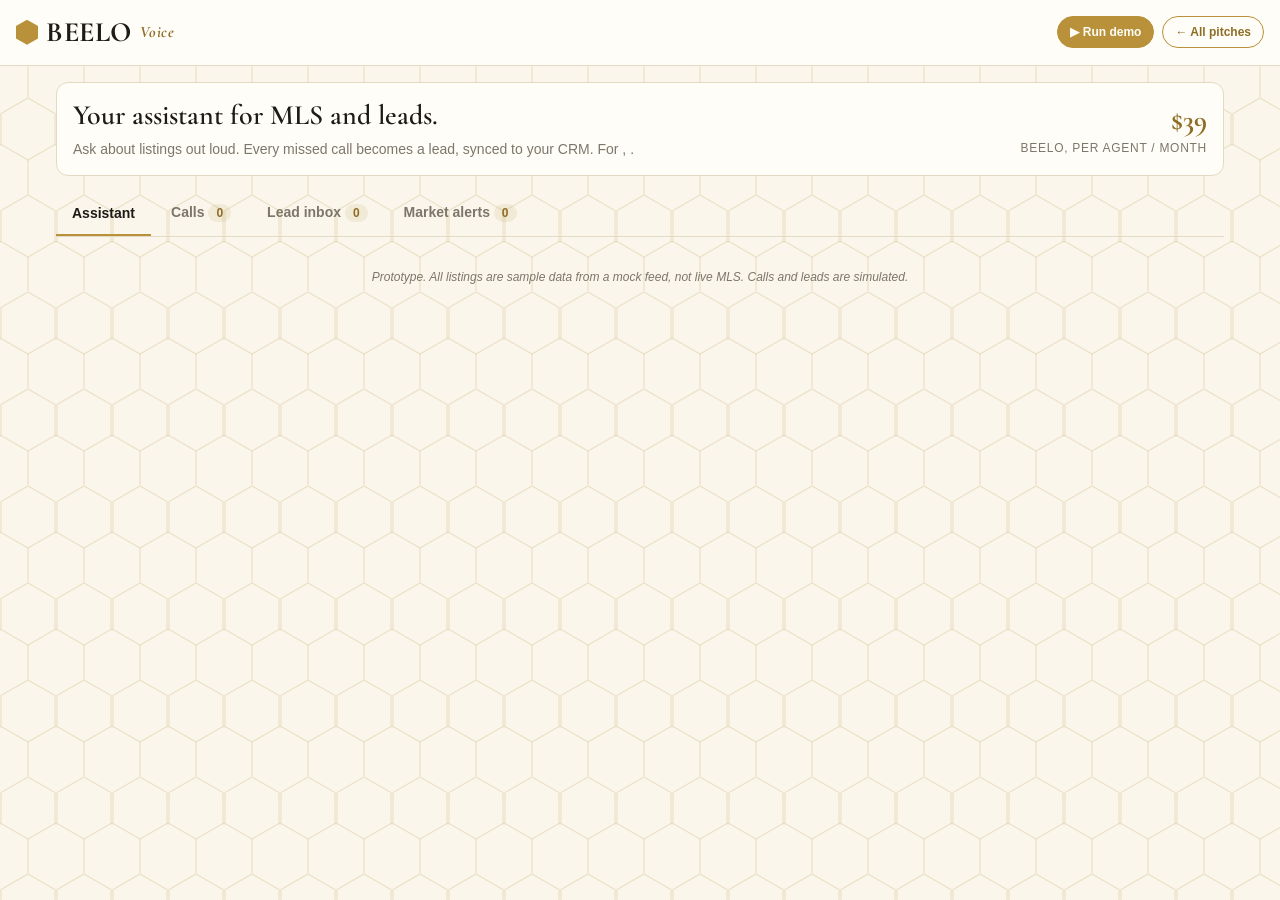
==== beelo/v2-beelo-voice/index.html @ e998a12d "BEELO: work-in-progress snapshot of builder folders Co-Authored-By: Claude Opus 5.5 <noreply@anthrop" ====
<!doctype html>
<html lang="en">
<head>
<meta charset="utf-8">
<meta name="viewport" content="width=device-width,initial-scale=1">
<title>BEELO Voice</title>
<link rel="stylesheet" href="../shared/ui.css">
<link rel="stylesheet" href="app.css">
</head>
<body class="honey-bg">
<header class="topbar">
  <a class="brand" href="#"><span class="hex"></span>BEELO <span class="voice-tag">Voice</span></a>
  <div class="row top-actions">
    <button class="btn sm" id="run-demo">&#9654; Run demo</button>
    <a class="btn ghost sm" href="../index.html">&larr; All pitches</a>
  </div>
</header>

<main class="wrap">
  <section class="pitch card flat">
    <div class="row between">
      <div>
        <h1 class="pitch-line">Your assistant for MLS and leads.</h1>
        <p class="muted small">Ask about listings out loud. Every missed call becomes a lead, synced to your CRM. For <b id="agent-name"></b>, <span id="agent-brokerage"></span>.</p>
      </div>
      <div class="price">
        <div class="kpi"><div class="val">$39</div><div class="lbl">BEELO, per agent / month</div></div>
      </div>
    </div>
  </section>

  <div class="tabs" id="main-tabs">
    <button class="tab active" data-tab="ask">Assistant</button>
    <button class="tab" data-tab="calls">Calls <span class="badge" id="calls-count">0</span></button>
    <button class="tab" data-tab="leads">Lead inbox <span class="badge" id="leads-count">0</span></button>
    <button class="tab" data-tab="alerts">Market alerts <span class="badge" id="alerts-count">0</span></button>
  </div>

  <!-- Assistant -->
  <section class="tab-panel" data-panel="ask">
    <div class="ask-grid">
      <div class="card mic-card">
        <div class="row between"><h2>Ask BEELO</h2><span id="ask-sample"></span></div>
        <button class="mic" id="mic" aria-label="Tap to talk"><span class="mic-dot"></span></button>
        <p class="muted small center" id="mic-hint">Tap the mic and speak, or type below.</p>
        <form id="ask-form" class="ask-form">
          <input class="input" id="ask-input" placeholder="e.g. three bed under four-fifty in Frisco" autocomplete="off">
          <button class="btn" type="submit">Ask</button>
        </form>
        <div class="row wrap-chips" id="chips"></div>
      </div>
      <div class="card answer-card">
        <div class="row between"><h3>Answer</h3><span id="answer-sample"></span></div>
        <div id="answer"><p class="muted">Results show here, each with a link to its source.</p></div>
      </div>
    </div>
  </section>

  <!-- Calls -->
  <section class="tab-panel" data-panel="calls">
    <div class="row between section-head">
      <div><h2>Call capture</h2><p class="muted small">Calls to your BEELO line <b id="twilio-num"></b> are answered, transcribed and logged.</p></div>
      <button class="btn" id="sim-call">Simulate missed call</button>
    </div>
    <div id="live-call" class="hide"></div>
    <div id="call-list" class="stack"></div>
  </section>

  <!-- Leads -->
  <section class="tab-panel" data-panel="leads">
    <div class="row between section-head">
      <div><h2>Lead inbox</h2><p class="muted small">New, contacted and nurture leads in one place.</p></div>
      <div class="toggle" id="lead-filter">
        <button class="on" data-f="all">All</button><button data-f="new">New</button><button data-f="contacted">Contacted</button><button data-f="nurture">Nurture</button>
      </div>
    </div>
    <div id="lead-list" class="lead-grid"></div>
  </section>

  <!-- Alerts -->
  <section class="tab-panel" data-panel="alerts">
    <div class="row between section-head">
      <div><h2>Market signals</h2><p class="muted small">Price drops and new listings that match people in your referral network.</p></div>
      <span id="alerts-sample"></span>
    </div>
    <div id="alert-list" class="stack"></div>
  </section>

  <p class="disclaimer foot">Prototype. All listings are sample data from a mock feed, not live MLS. Calls and leads are simulated.</p>
</main>

<script src="../shared/mock.js"></script>
<script src="../shared/ui.js"></script>
<script src="app.js"></script>
</body>
</html>
---- beelo/shared/ui.css ----
@import url('https://fonts.googleapis.com/css2?family=Cormorant+Garamond:wght@500;600;700&display=swap');
@import url('tokens.css');
*,*::before,*::after{box-sizing:border-box}
html,body{margin:0}
body{font-family:var(--font-body);font-size:var(--fs-md);color:var(--ink);background:var(--ivory);line-height:1.45;-webkit-font-smoothing:antialiased}
.honey-bg{background-color:var(--ivory);background-image:url('honeycomb.svg');background-size:56px 97px}
h1,h2,h3,.head{font-family:var(--font-head);font-weight:600;line-height:1.15;margin:0 0 var(--sp-3)}
h1{font-size:var(--fs-2xl)} h2{font-size:var(--fs-xl)} h3{font-size:var(--fs-lg)}
p{margin:0 0 var(--sp-3)} a{color:var(--gold-dark)}
.muted{color:var(--ink-3)} .small{font-size:var(--fs-sm)} .tiny{font-size:var(--fs-xs)} .mono{font-family:var(--font-mono)}
.wrap{max-width:1200px;margin:0 auto;padding:var(--sp-4)}
.row{display:flex;gap:var(--sp-3);align-items:center;flex-wrap:wrap} .between{justify-content:space-between}
.stack>*+*{margin-top:var(--sp-3)}
.grid{display:grid;gap:var(--sp-4);grid-template-columns:repeat(auto-fill,minmax(260px,1fr))}
/* top bar */
.topbar{display:flex;align-items:center;justify-content:space-between;gap:var(--sp-3);padding:var(--sp-3) var(--sp-4);background:var(--paper);border-bottom:1px solid var(--line);position:sticky;top:0;z-index:20}
.brand{font-family:var(--font-head);font-size:var(--fs-xl);font-weight:700;letter-spacing:.02em;display:flex;align-items:center;gap:var(--sp-2);text-decoration:none;color:var(--ink)}
.brand .hex{width:22px;height:25px;background:var(--gold);clip-path:polygon(50% 0,100% 25%,100% 75%,50% 100%,0 75%,0 25%)}
/* buttons */
.btn{appearance:none;border:1px solid var(--gold);background:var(--gold);color:var(--on-gold);font:600 var(--fs-sm)/1 var(--font-body);padding:var(--sp-3) var(--sp-4);border-radius:var(--r-pill);cursor:pointer;min-height:40px;display:inline-flex;align-items:center;gap:var(--sp-2);text-decoration:none;transition:filter .15s,transform .05s}
.btn:hover{filter:brightness(.95)} .btn:active{transform:translateY(1px)}
.btn.ghost{background:transparent;color:var(--gold-dark)}
.btn.ink{background:var(--ink);border-color:var(--ink);color:var(--paper)}
.btn.danger{background:var(--danger);border-color:var(--danger)}
.btn.sm{min-height:32px;padding:var(--sp-2) var(--sp-3);font-size:var(--fs-xs)}
.btn.block{width:100%;justify-content:center}
.btn[disabled]{opacity:.45;cursor:not-allowed}
/* cards */
.card{background:var(--paper);border:1px solid var(--line);border-radius:var(--r-md);padding:var(--sp-4);box-shadow:var(--shadow)}
.card.flat{box-shadow:none}
.kpi .val{font-family:var(--font-head);font-size:var(--fs-xl);font-weight:700}
.kpi .lbl{font-size:var(--fs-xs);color:var(--ink-3);text-transform:uppercase;letter-spacing:.06em}
/* badges */
.badge{display:inline-flex;align-items:center;gap:4px;font-size:var(--fs-xs);font-weight:600;padding:2px var(--sp-2);border-radius:var(--r-pill);background:var(--gold-tint);color:var(--gold-dark);white-space:nowrap}
.badge.ok{background:var(--ok-tint);color:var(--ok)} .badge.warn{background:var(--warn-tint);color:var(--warn)}
.badge.danger{background:var(--danger-tint);color:var(--danger)} .badge.info{background:var(--info-tint);color:var(--info)}
.badge.sample{background:var(--ink);color:var(--gold-soft);letter-spacing:.04em}
.badge.sample::before{content:'\25CF';font-size:8px}
.badge.soon{background:var(--ivory-2);color:var(--ink-3);border:1px dashed var(--ink-3)}
/* tabs */
.tabs{display:flex;gap:var(--sp-1);border-bottom:1px solid var(--line);overflow-x:auto;margin-bottom:var(--sp-4)}
.tab{background:none;border:0;border-bottom:2px solid transparent;padding:var(--sp-3) var(--sp-4);font:600 var(--fs-sm) var(--font-body);color:var(--ink-3);cursor:pointer;white-space:nowrap}
.tab.active{color:var(--ink);border-bottom-color:var(--gold)}
.tab-panel{display:none} .tab-panel.active{display:block}
/* lists / tables */
.list{list-style:none;margin:0;padding:0} .list>li{padding:var(--sp-3) 0;border-bottom:1px solid var(--line)}
.table{width:100%;border-collapse:collapse;font-size:var(--fs-sm)}
.table th,.table td{text-align:left;padding:var(--sp-2) var(--sp-3);border-bottom:1px solid var(--line)}
.table th{font-size:var(--fs-xs);text-transform:uppercase;letter-spacing:.05em;color:var(--ink-3)}
.table .num{text-align:right;font-variant-numeric:tabular-nums}
.scroll-x{overflow-x:auto}
/* forms */
.field{display:block;margin-bottom:var(--sp-3)} .field>span{display:block;font-size:var(--fs-xs);font-weight:600;color:var(--ink-2);margin-bottom:var(--sp-1)}
.input,select.input,textarea.input{width:100%;font:inherit;padding:var(--sp-3);border:1px solid var(--line);border-radius:var(--r-sm);background:var(--paper);color:var(--ink)}
.input:focus{outline:2px solid var(--gold);outline-offset:1px}
.toggle{display:inline-flex;border:1px solid var(--gold);border-radius:var(--r-pill);overflow:hidden}
.toggle button{border:0;background:transparent;color:var(--gold-dark);font:600 var(--fs-xs) var(--font-body);padding:var(--sp-2) var(--sp-3);cursor:pointer}
.toggle button.on{background:var(--gold);color:var(--on-gold)}
/* phone frame */
.phone{width:100%;max-width:375px;margin:0 auto;background:var(--paper);border:10px solid var(--ink);border-radius:36px;min-height:640px;overflow:hidden;box-shadow:var(--shadow);display:flex;flex-direction:column}
.phone-bar{display:flex;justify-content:space-between;padding:var(--sp-2) var(--sp-4);font-size:var(--fs-xs);font-weight:600;background:var(--paper)}
.phone-body{flex:1;overflow-y:auto;padding:var(--sp-4)}
@media (max-width:420px){.phone{border-width:0;border-radius:0;box-shadow:none;max-width:none;min-height:0}}
/* sms bubbles */
.sms{max-width:80%;padding:var(--sp-2) var(--sp-3);border-radius:16px;margin:var(--sp-2) 0;font-size:var(--fs-sm)}
.sms.in{background:var(--sms-in);color:var(--ink);border-bottom-left-radius:4px}
.sms.out{background:var(--sms-out);color:var(--on-gold);margin-left:auto;border-bottom-right-radius:4px}
/* photo placeholder */
.photo{border-radius:var(--r-sm);overflow:hidden;background:var(--ivory-2);display:block;aspect-ratio:4/3}
.photo svg{width:100%;height:100%;display:block}
/* toast + modal */
#toast-host{position:fixed;left:50%;bottom:var(--sp-5);transform:translateX(-50%);z-index:100;display:flex;flex-direction:column;gap:var(--sp-2);width:min(92vw,420px);pointer-events:none}
.toast{background:var(--ink);color:var(--paper);padding:var(--sp-3) var(--sp-4);border-radius:var(--r-md);box-shadow:var(--shadow);font-size:var(--fs-sm);animation:toast-in .2s ease-out}
.toast.ok{border-left:4px solid var(--ok)} .toast.warn{border-left:4px solid var(--warn)} .toast.danger{border-left:4px solid var(--danger)}
@keyframes toast-in{from{opacity:0;transform:translateY(8px)}to{opacity:1;transform:none}}
.modal-back{position:fixed;inset:0;background:var(--overlay);display:flex;align-items:center;justify-content:center;z-index:90;padding:var(--sp-4)}
.modal{background:var(--paper);border-radius:var(--r-lg);padding:var(--sp-5);width:min(560px,100%);max-height:90vh;overflow-y:auto;box-shadow:var(--shadow)}
.hide{display:none!important}
.pulse{animation:pulse 1.2s ease-in-out infinite} @keyframes pulse{50%{opacity:.45}}
.flash{animation:flash 1s ease-out} @keyframes flash{from{background:var(--gold-soft)}to{background:transparent}}
.disclaimer{font-size:var(--fs-xs);color:var(--ink-3);font-style:italic}
---- beelo/v2-beelo-voice/app.css ----
/* V2 BEELO Voice. Colors via tokens only. */
body{overflow-x:hidden}
.voice-tag{font-size:var(--fs-md);color:var(--gold-dark);font-style:italic}
.top-actions{gap:var(--sp-2);flex-wrap:nowrap}
.pitch{margin-bottom:var(--sp-4);background:var(--paper)}
.pitch-line{font-size:var(--fs-xl);margin-bottom:var(--sp-2)}
.pitch p{margin:0}
.price .kpi{text-align:right}
.price .val{color:var(--gold-dark)}
.section-head{margin-bottom:var(--sp-4);align-items:flex-start}
.section-head h2{margin-bottom:var(--sp-1)}
.section-head p{margin:0}
.center{text-align:center}
.foot{margin-top:var(--sp-6);text-align:center}

/* Assistant */
.ask-grid{display:grid;gap:var(--sp-4);grid-template-columns:1fr}
@media (min-width:900px){.ask-grid{grid-template-columns:minmax(320px,2fr) 3fr}}
.mic-card{display:flex;flex-direction:column;align-items:stretch}
.mic{width:120px;height:120px;border-radius:50%;margin:var(--sp-4) auto var(--sp-2);border:0;background:var(--gold);cursor:pointer;display:flex;align-items:center;justify-content:center;box-shadow:0 0 0 10px var(--gold-tint);transition:transform .1s}
.mic:active{transform:scale(.97)}
.mic-dot{width:30px;height:48px;border-radius:15px;background:var(--on-gold);position:relative}
.mic-dot::after{content:'';position:absolute;left:50%;bottom:-18px;width:4px;height:14px;margin-left:-2px;background:var(--on-gold)}
.mic.listening{animation:ring 1s ease-in-out infinite;background:var(--gold-dark)}
@keyframes ring{50%{box-shadow:0 0 0 22px var(--gold-tint)}}
.ask-form{display:flex;gap:var(--sp-2);margin-top:var(--sp-3)}
.ask-form .input{flex:1;min-width:0}
.wrap-chips{gap:var(--sp-2);margin-top:var(--sp-3)}
.chip{border:1px solid var(--line);background:var(--ivory);color:var(--ink-2);border-radius:var(--r-pill);padding:var(--sp-1) var(--sp-3);font:500 var(--fs-xs) var(--font-body);cursor:pointer}
.chip:hover{border-color:var(--gold)}
.heard{font-family:var(--font-head);font-size:var(--fs-lg);font-style:italic;margin-bottom:var(--sp-2)}
.parsed{gap:var(--sp-1);margin-bottom:var(--sp-3)}
.listing{display:grid;grid-template-columns:96px 1fr;gap:var(--sp-3);padding:var(--sp-3) 0;border-top:1px solid var(--line)}
.listing .photo{aspect-ratio:4/3}
.listing h4{margin:0;font-size:var(--fs-md)}
.listing .price-l{font-family:var(--font-head);font-size:var(--fs-lg);font-weight:700}
.src{font-size:var(--fs-xs)}
.typing::after{content:'|';animation:pulse 1s infinite;margin-left:2px}

/* Calls */
.call{padding:var(--sp-4)}
.call .meta{gap:var(--sp-2)}
.transcript{margin-top:var(--sp-3);background:var(--ivory);border-radius:var(--r-sm);padding:var(--sp-2) var(--sp-3)}
.line{display:grid;grid-template-columns:64px 1fr;gap:var(--sp-2);padding:var(--sp-1) 0;font-size:var(--fs-sm);animation:toast-in .25s ease-out}
.line b{color:var(--ink-3);font-size:var(--fs-xs);text-transform:uppercase;letter-spacing:.05em;padding-top:2px}
.line.beelo b{color:var(--gold-dark)}
.live{border:2px solid var(--gold);margin-bottom:var(--sp-4)}
.crm{display:inline-flex;align-items:center;gap:var(--sp-2);font-size:var(--fs-sm);font-weight:600}
.spinner{width:14px;height:14px;border-radius:50%;border:2px solid var(--gold-soft);border-top-color:var(--gold);animation:spin .8s linear infinite}
@keyframes spin{to{transform:rotate(360deg)}}

/* Leads */
.lead-grid{display:grid;gap:var(--sp-3);grid-template-columns:repeat(auto-fill,minmax(280px,1fr))}
.lead h3{margin:0}
.lead .note{margin:var(--sp-2) 0}
.lead-actions{gap:var(--sp-2);margin-top:var(--sp-3)}
.lead.landed{border:2px solid var(--gold);animation:flash 1.6s ease-out 2}
.lead-filter-empty{grid-column:1/-1}

/* Alerts */
.alert{display:grid;grid-template-columns:auto 1fr;gap:var(--sp-3);align-items:start}
.alert-icon{width:40px;height:40px;border-radius:50%;display:flex;align-items:center;justify-content:center;font-weight:700;background:var(--gold-tint);color:var(--gold-dark)}
.alert-icon.drop{background:var(--warn-tint);color:var(--warn)}
.alert.read{opacity:.6}
.alert p{margin:var(--sp-1) 0}

@media (max-width:520px){
  .topbar{padding:var(--sp-2) var(--sp-3)}
  .brand{font-size:var(--fs-lg)}
  .voice-tag{display:none}
  .price .kpi{text-align:left}
  .listing{grid-template-columns:72px 1fr}
  .wrap{padding:var(--sp-3)}
}
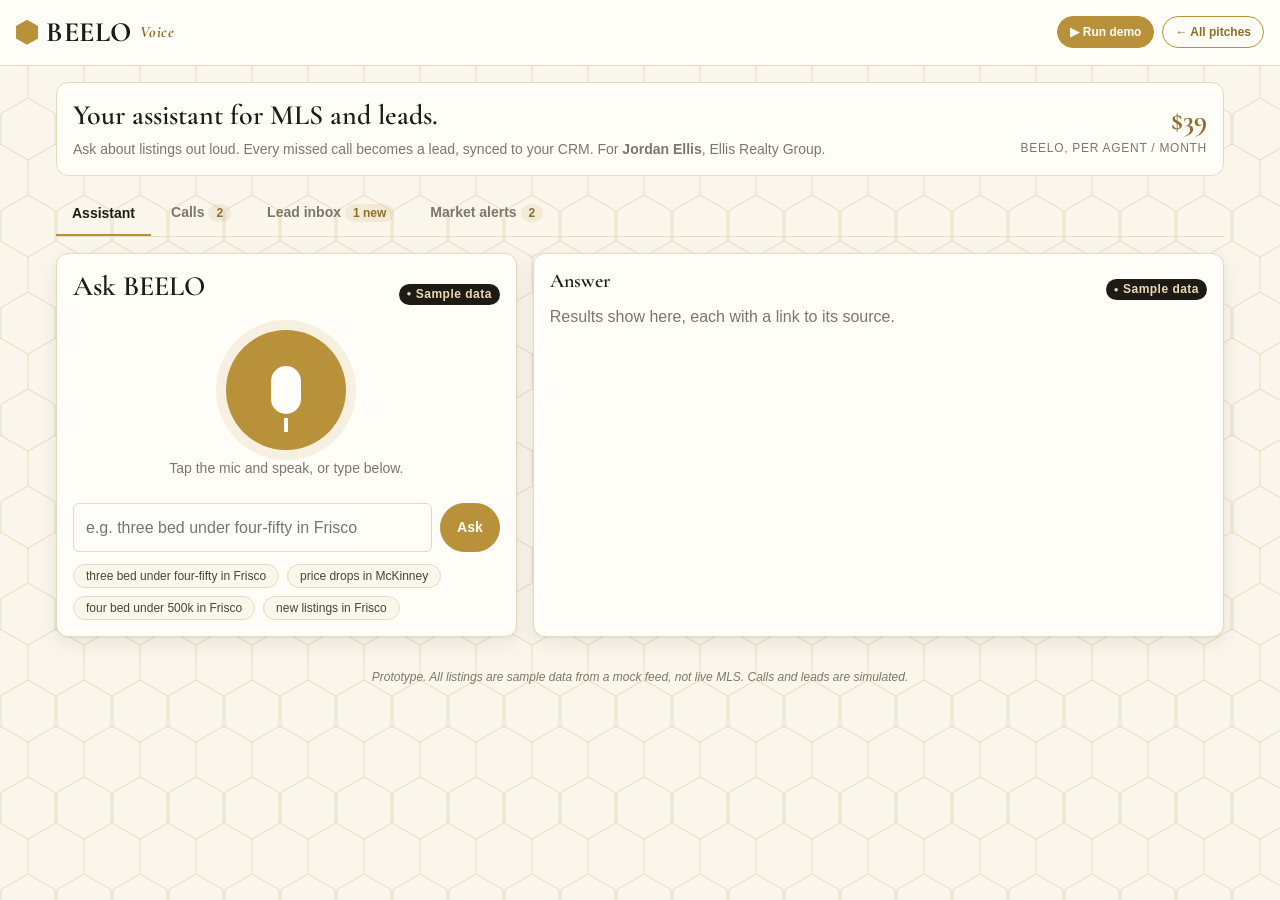
==== commit 08486890: "BEELO: work-in-progress snapshot of V2, V3, V4 Co-Authored-By: Claude Opus 5.5 <noreply@anthropic.co" ====
--- a/beelo/v2-beelo-voice/index.html
+++ b/beelo/v2-beelo-voice/index.html
@@ -11,7 +11,7 @@
 <header class="topbar">
   <a class="brand" href="#"><span class="hex"></span>BEELO <span class="voice-tag">Voice</span></a>
   <div class="row top-actions">
-    <button class="btn sm" id="run-demo">&#9654; Run demo</button>
+    <button class="btn sm" id="run-demo">▶ Run demo</button>
     <a class="btn ghost sm" href="../index.html">&larr; All pitches</a>
   </div>
 </header>
